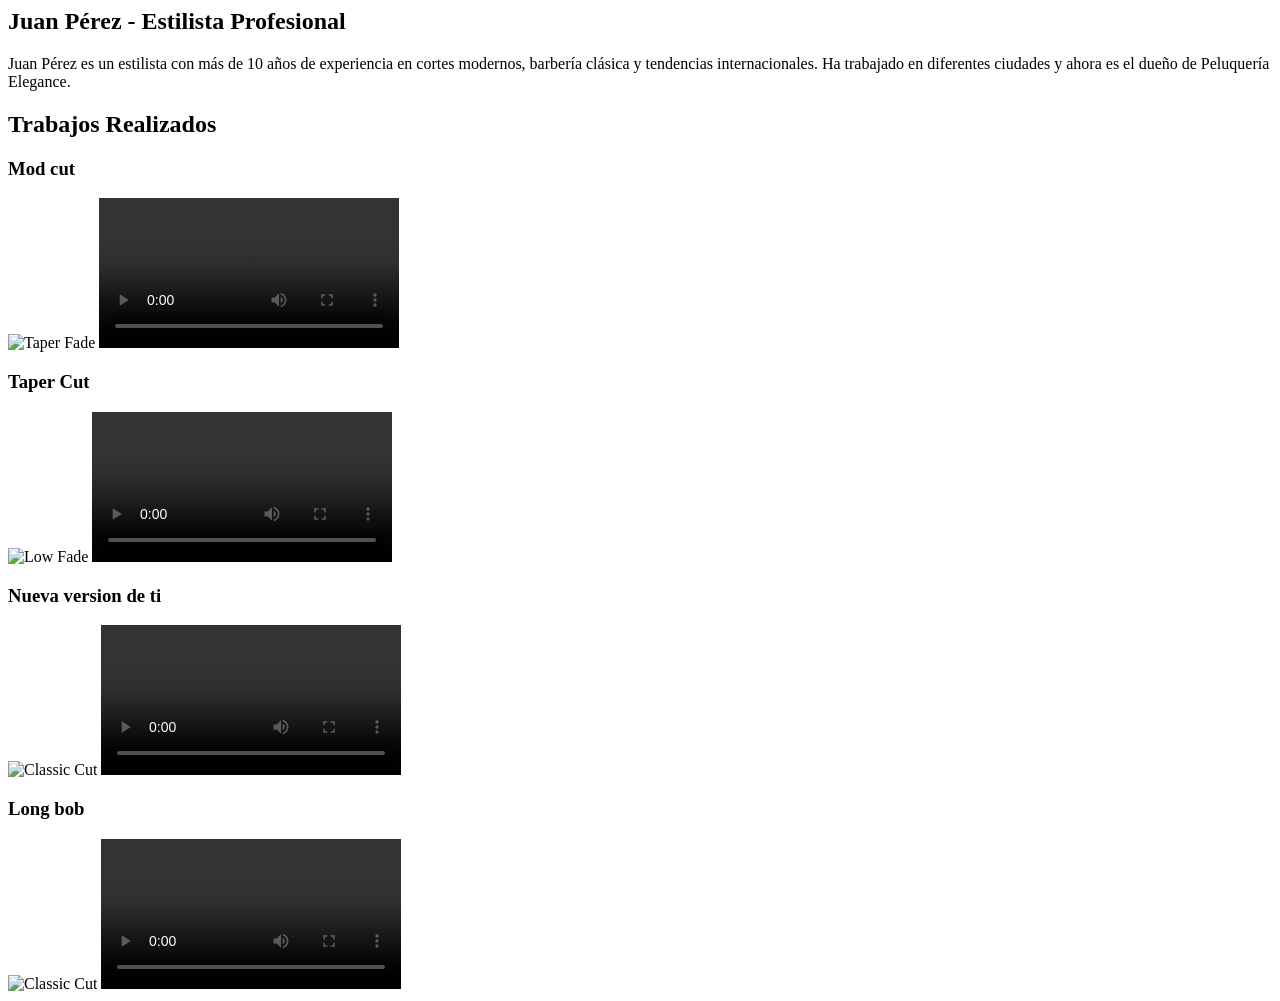
==== index.html @ 10e03f20 "Add files via upload" ====
<link rel="stylesheet" href="styles.css">
<!DOCTYPE html>
<html lang="es">
<head>
    <meta charset="UTF-8">
    <title>Peluquería Elegance</title>
    <link rel="stylesheet" href="styles.css">
</head>
<body>

    <!-- Sección Biografía -->
    <section class="biografia">
        <h1>Juan Pérez - Estilista Profesional</h1>
        <p>
            Juan Pérez es un estilista con más de 10 años de experiencia en cortes modernos,
            barbería clásica y tendencias internacionales. Ha trabajado en diferentes
            ciudades y ahora es el dueño de Peluquería Elegance.
        </p>
    </section>
<section class="galeria">
    <h2>Trabajos Realizados</h2>

    <div class="contenedor-galeria">

        <div class="item">
            <h3>Mod cut</h3>
            <img src="img/imagen trabajo 1.jpg" alt="Taper Fade">
            <video controls>
                <source src="videos/video cris 2.mp4" type="video/mp4">
            </video>
        </div>

        <div class="item">
            <h3>Taper Cut</h3>
            <img src="img/trabajo 2.jpg" alt="Low Fade">
            <video controls>
                <source src="videos/trabajo 2.mp4" type="video/mp4">
            </video>
        </div>

        <div class="item">
            <h3>Nueva version de ti</h3>
            <img src="img/nueva version de ti .jpg" alt="Classic Cut">
            <video controls>
                <source src="videos/nueva_version.mp4" type="video/mp4">
            </video>
        </div>
 <div class="item">
            <h3>Long bob</h3>
            <img src="img/corte3.jpg" alt="Classic Cut">
            <video controls>
                <source src="videos/long_bob .mp4" type="video/mp4">
            </video>
        </div>
    </div>
</section>
<script src="script.js"></script>
</body>
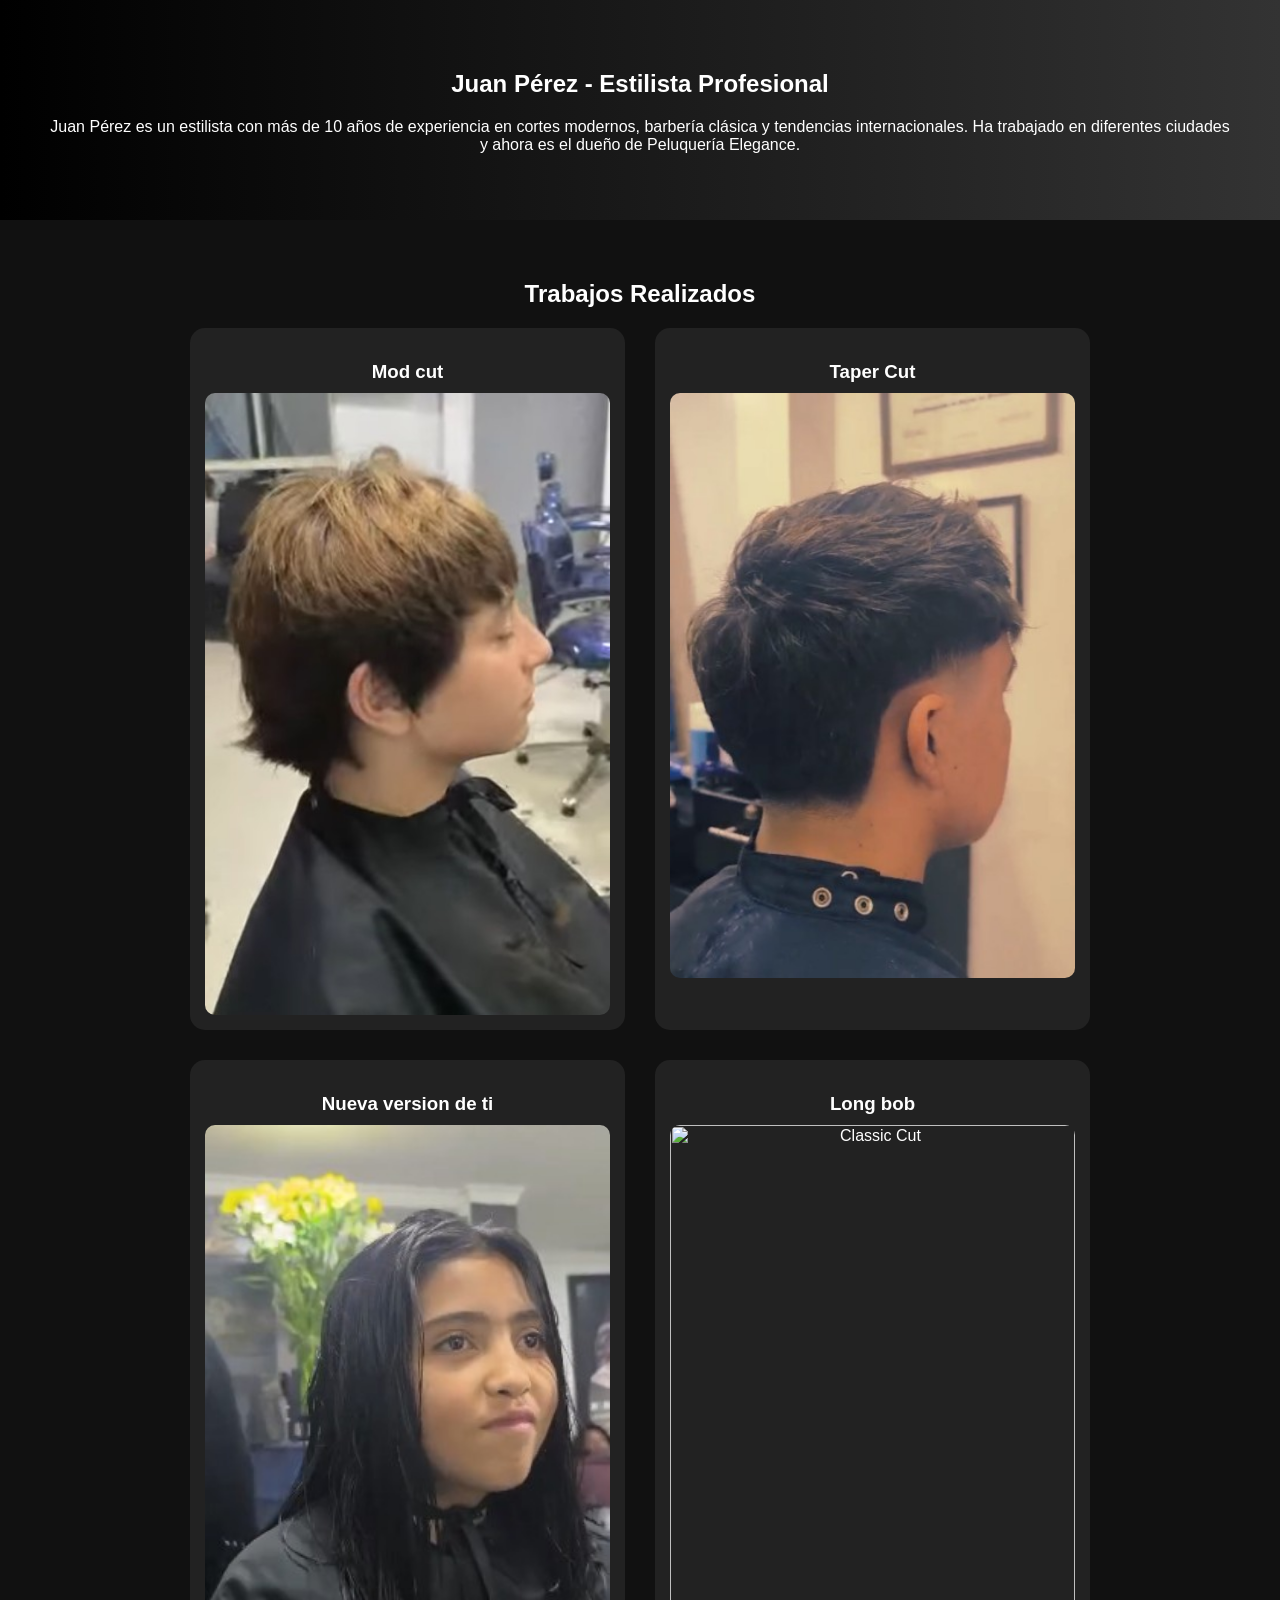
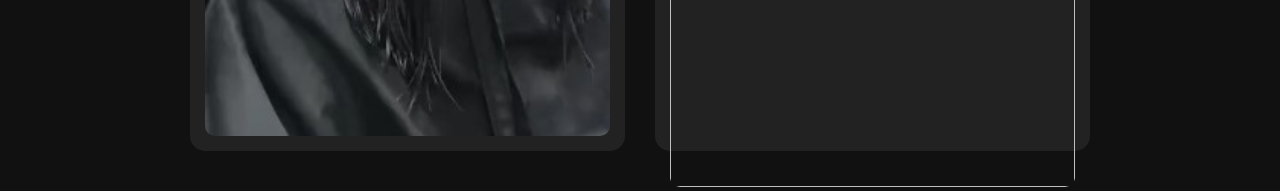
==== commit af7ec5c6: "Update index.html" ====
--- a/index.html
+++ b/index.html
@@ -1,4 +1,4 @@
-<link rel="stylesheet" href="styles.css">
+<link rel="stylesheet" href="Styles.css">
 <!DOCTYPE html>
 <html lang="es">
 <head>
@@ -54,5 +54,6 @@
         </div>
     </div>
 </section>
-<script src="script.js"></script>
-</body>+<script src="Script.js"></script>
+
+</body>
--- a/Styles.css
+++ b/Styles.css
@@ -0,0 +1,59 @@
+body {
+    margin: 0;
+    font-family: Arial, sans-serif;
+    background-color: #111;
+    color: white;
+}
+
+/* BIO */
+.biografia {
+    text-align: center;
+    padding: 50px;
+    background: linear-gradient(to right, #000, #333);
+}
+
+/* GALERÍA */
+.galeria {
+    padding: 40px;
+    text-align: center;
+}
+
+.contenedor-galeria {
+    display: grid;
+    grid-template-columns: repeat(2, 1fr); /* 🔥 2 columnas */
+    gap: 30px;
+    max-width: 900px;
+    margin: 0 auto;
+}
+
+.item {
+    background-color: #222;
+    padding: 15px;
+    border-radius: 15px;
+    transition: transform 0.3s;
+}
+
+.item:hover {
+    transform: scale(1.05);
+}
+
+.item h3 {
+    margin-bottom: 10px;
+}
+
+.item img,
+.item video {
+    width: 100%;
+    border-radius: 10px;
+}
+
+.item video {
+    display: none;
+}
+
+/* RESPONSIVE */
+@media (max-width: 768px) {
+    .contenedor-galeria {
+        grid-template-columns: 1fr;
+    }
+}
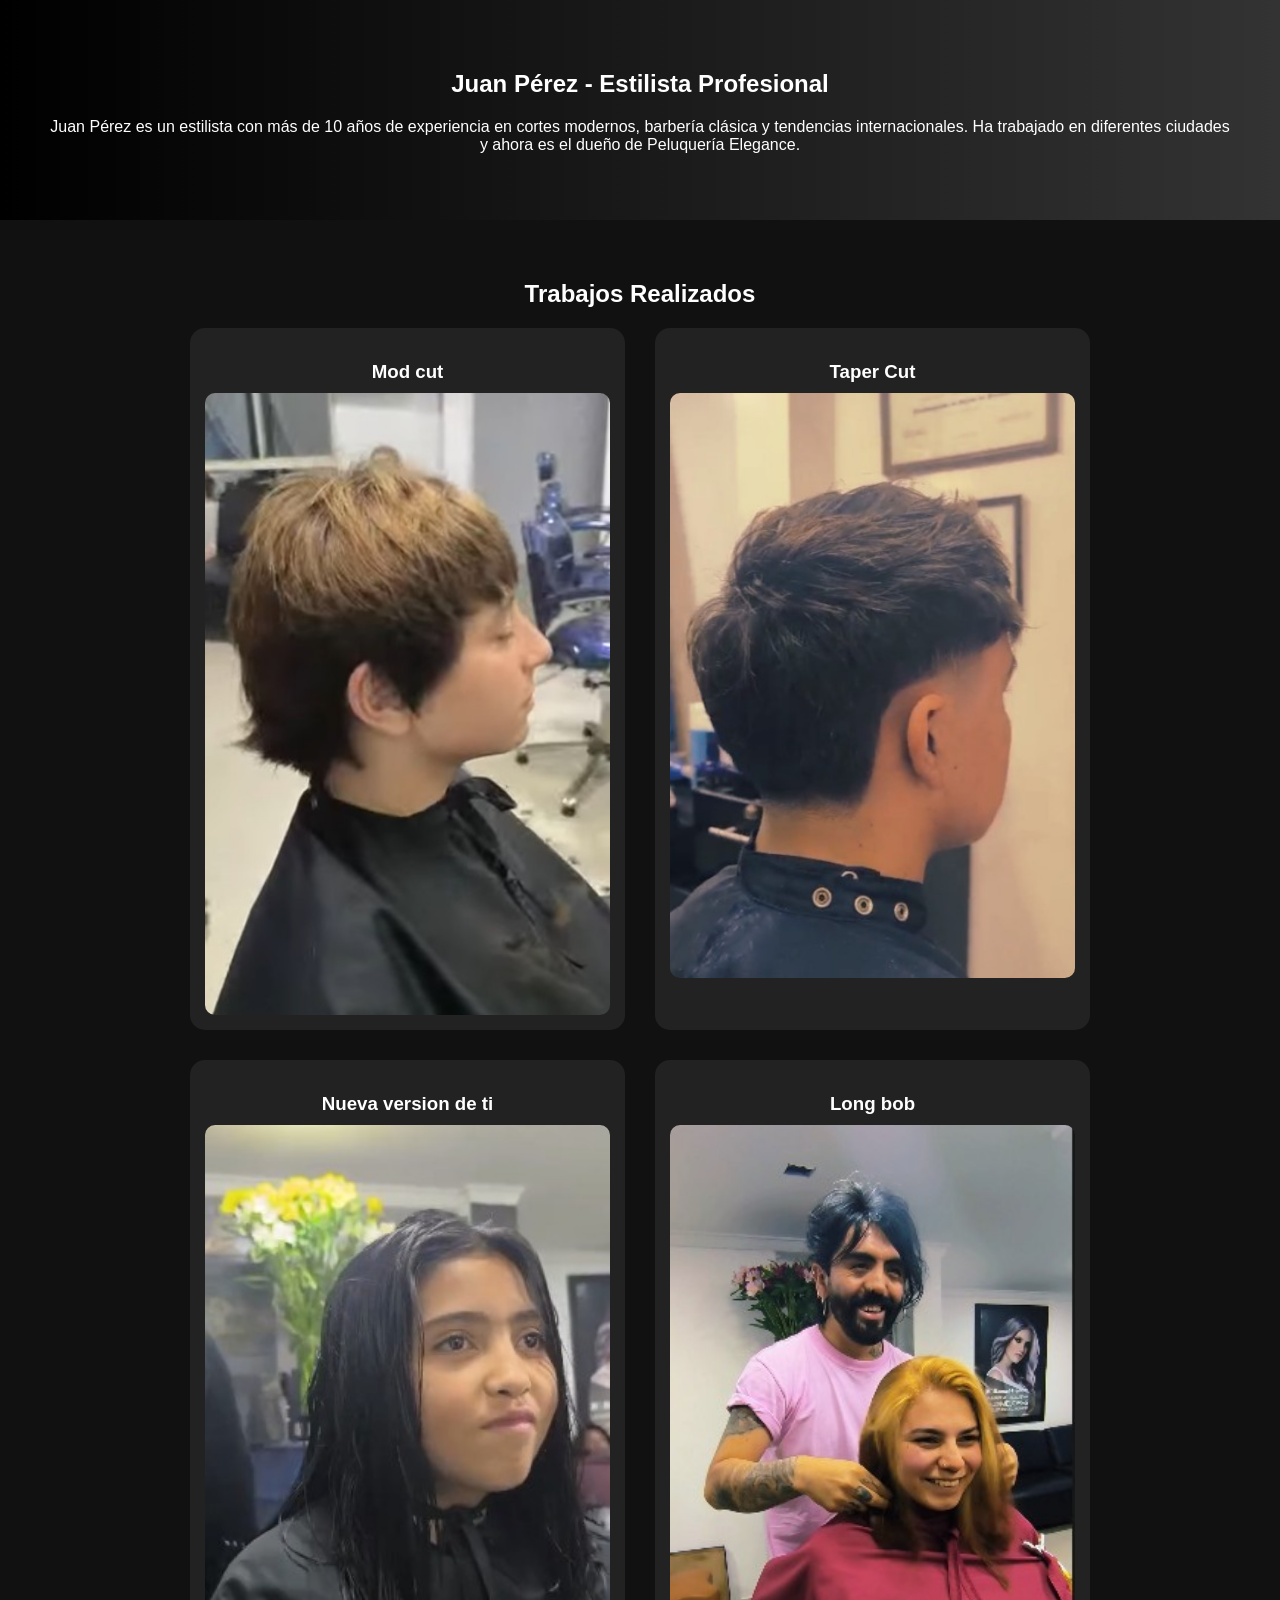
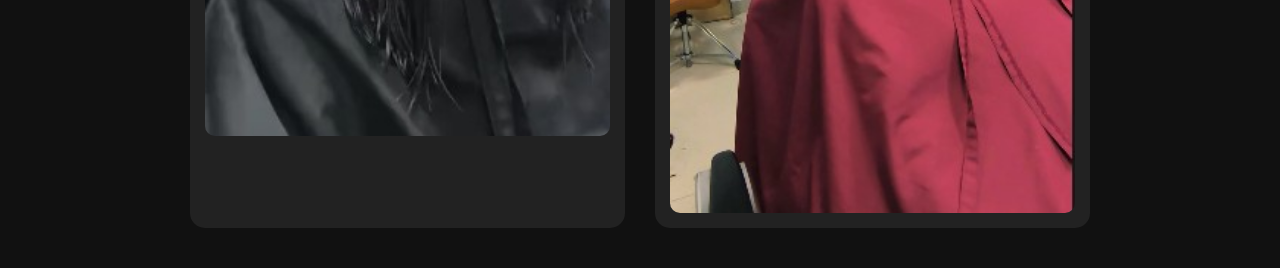
==== commit d6a7f45b: "Update index.html" ====
--- a/index.html
+++ b/index.html
@@ -24,36 +24,36 @@
 
         <div class="item">
             <h3>Mod cut</h3>
-            <img src="img/imagen trabajo 1.jpg" alt="Taper Fade">
+            <img src="img/imagen trabajo 1.jpg" alt="Mod cut">
             <video controls>
-                <source src="videos/video cris 2.mp4" type="video/mp4">
+                <source src="videos/video-cris-2_GRHbvdpQ.mp4" type="video/mp4">
             </video>
         </div>
 
         <div class="item">
             <h3>Taper Cut</h3>
-            <img src="img/trabajo 2.jpg" alt="Low Fade">
+            <img src="img/trabajo 2.jpg" alt="Taper cut">
             <video controls>
-                <source src="videos/trabajo 2.mp4" type="video/mp4">
+                <source src="videos/trabajo-2_LOcSPUia.mp4" type="video/mp4">
             </video>
         </div>
 
         <div class="item">
             <h3>Nueva version de ti</h3>
-            <img src="img/nueva version de ti .jpg" alt="Classic Cut">
+            <img src="img/nueva version de ti .jpg" alt="Nueva version">
             <video controls>
-                <source src="videos/nueva_version.mp4" type="video/mp4">
+                <source src="videos/nueva-version_1CCjr2XQ.mp4" type="video/mp4">
             </video>
         </div>
  <div class="item">
             <h3>Long bob</h3>
-            <img src="img/corte3.jpg" alt="Classic Cut">
+            <img src="img/Long-bob.jpg" alt="Long bob">
             <video controls>
-                <source src="videos/long_bob .mp4" type="video/mp4">
+                <source src="videos/long-bob_gw17kDzW.mp4" type="video/mp4">
             </video>
         </div>
     </div>
 </section>
 <script src="Script.js"></script>
+</body>
 
-</body>
--- a/Styles.css
+++ b/Styles.css
@@ -56,4 +56,4 @@
     .contenedor-galeria {
         grid-template-columns: 1fr;
     }
-}+}
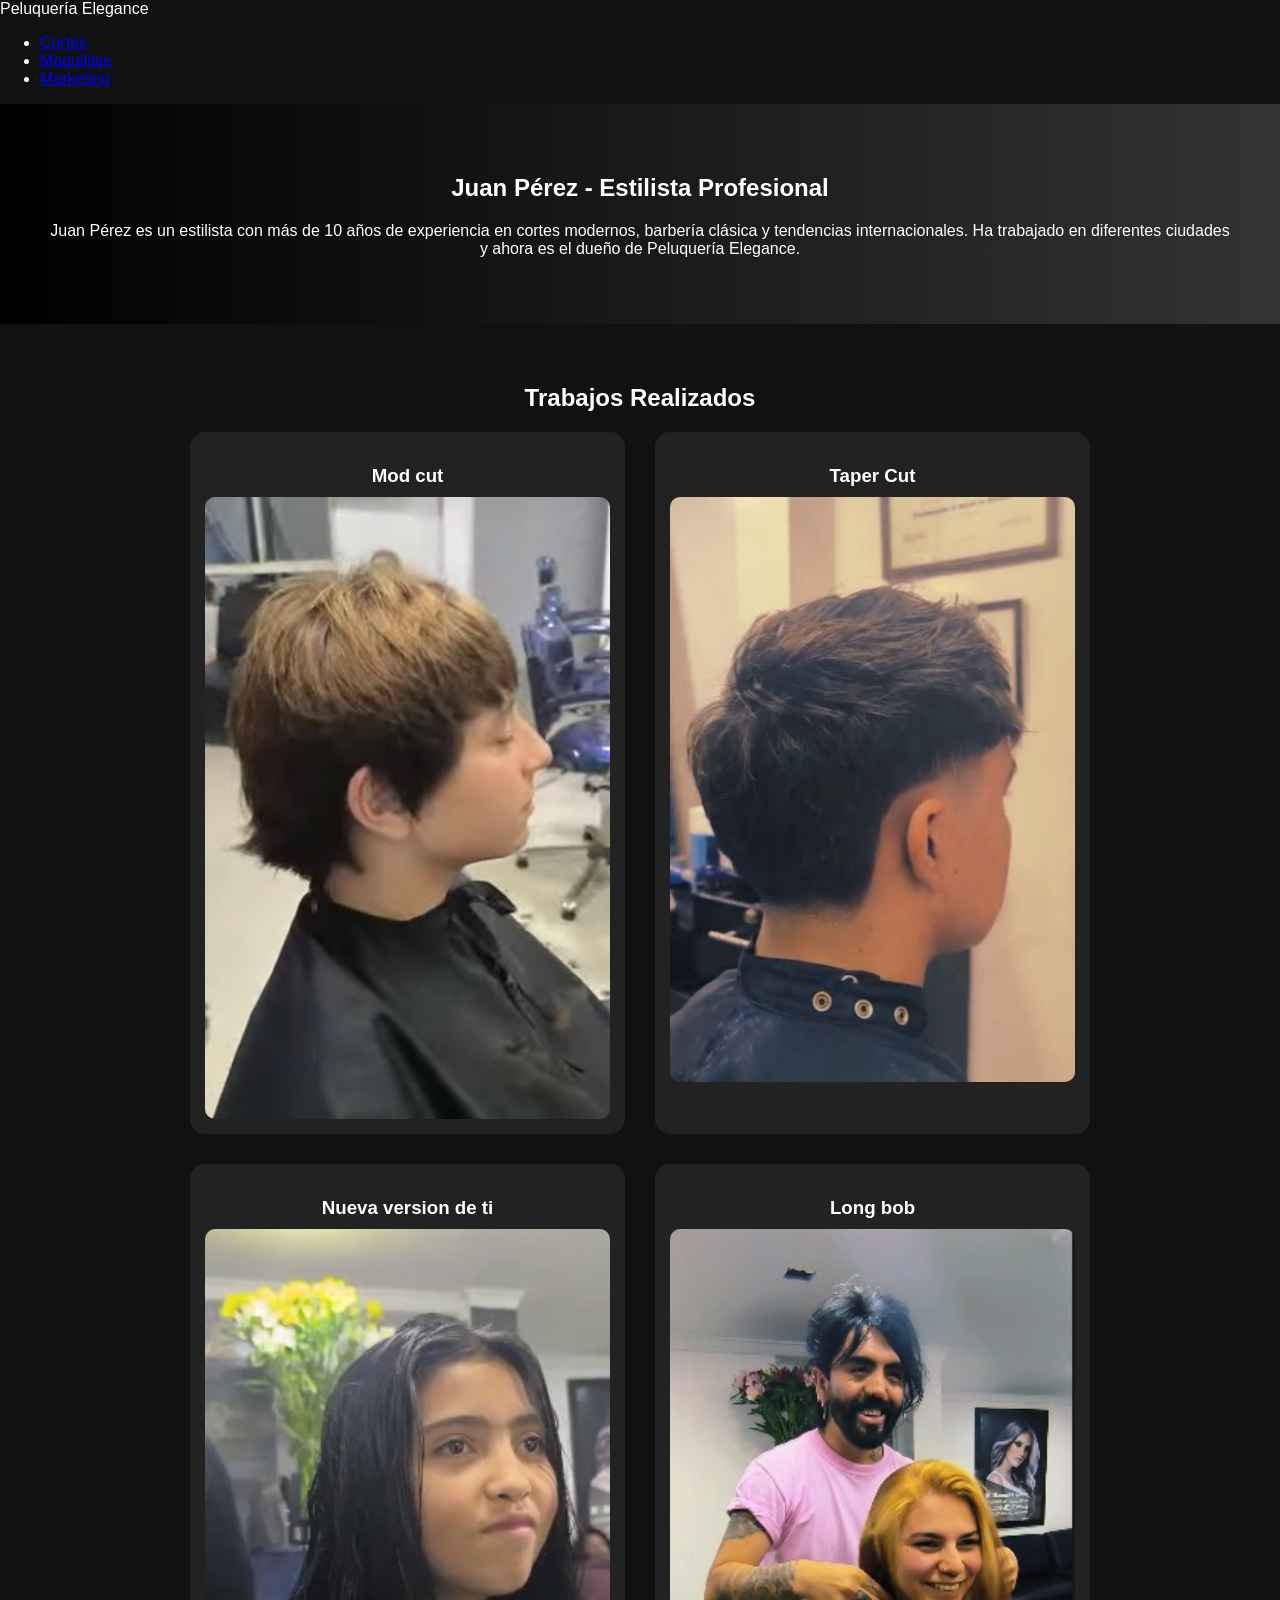
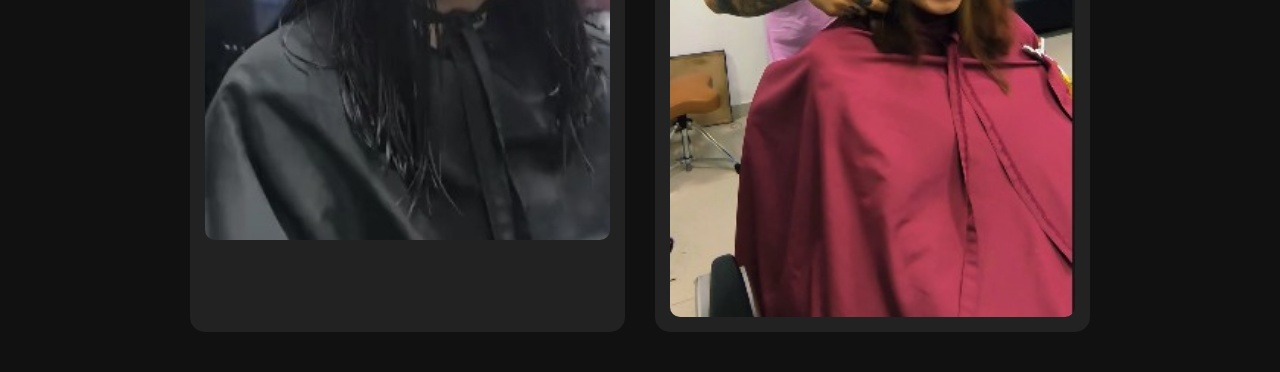
==== commit 00489bd7: "Update index.html" ====
--- a/index.html
+++ b/index.html
@@ -7,6 +7,17 @@
     <link rel="stylesheet" href="styles.css">
 </head>
 <body>
+    <nav class="navbar">
+
+    <div class="logo">Peluquería Elegance</div>
+
+    <ul class="nav-links">
+        <li><a href="index.html">Cortes</a></li>
+        <li><a href="maquillaje.html">Maquillaje</a></li>
+        <li><a href="marketing.html">Marketing</a></li>
+    </ul>
+
+</nav>
 
     <!-- Sección Biografía -->
     <section class="biografia">
@@ -24,7 +35,7 @@
 
         <div class="item">
             <h3>Mod cut</h3>
-            <img src="img/imagen trabajo 1.jpg" alt="Mod cut">
+            <img src="img/imagen trabajo 1.jpg" alt="Taper Fade">
             <video controls>
                 <source src="videos/video-cris-2_GRHbvdpQ.mp4" type="video/mp4">
             </video>
@@ -32,7 +43,7 @@
 
         <div class="item">
             <h3>Taper Cut</h3>
-            <img src="img/trabajo 2.jpg" alt="Taper cut">
+            <img src="img/trabajo 2.jpg" alt="Low Fade">
             <video controls>
                 <source src="videos/trabajo-2_LOcSPUia.mp4" type="video/mp4">
             </video>
@@ -40,14 +51,14 @@
 
         <div class="item">
             <h3>Nueva version de ti</h3>
-            <img src="img/nueva version de ti .jpg" alt="Nueva version">
+            <img src="img/nueva version de ti .jpg" alt="Classic Cut">
             <video controls>
                 <source src="videos/nueva-version_1CCjr2XQ.mp4" type="video/mp4">
             </video>
         </div>
  <div class="item">
             <h3>Long bob</h3>
-            <img src="img/Long-bob.jpg" alt="Long bob">
+            <img src="img/Long-bob.jpg" alt="Classic Cut">
             <video controls>
                 <source src="videos/long-bob_gw17kDzW.mp4" type="video/mp4">
             </video>
@@ -57,3 +68,4 @@
 <script src="Script.js"></script>
 </body>
 
+
